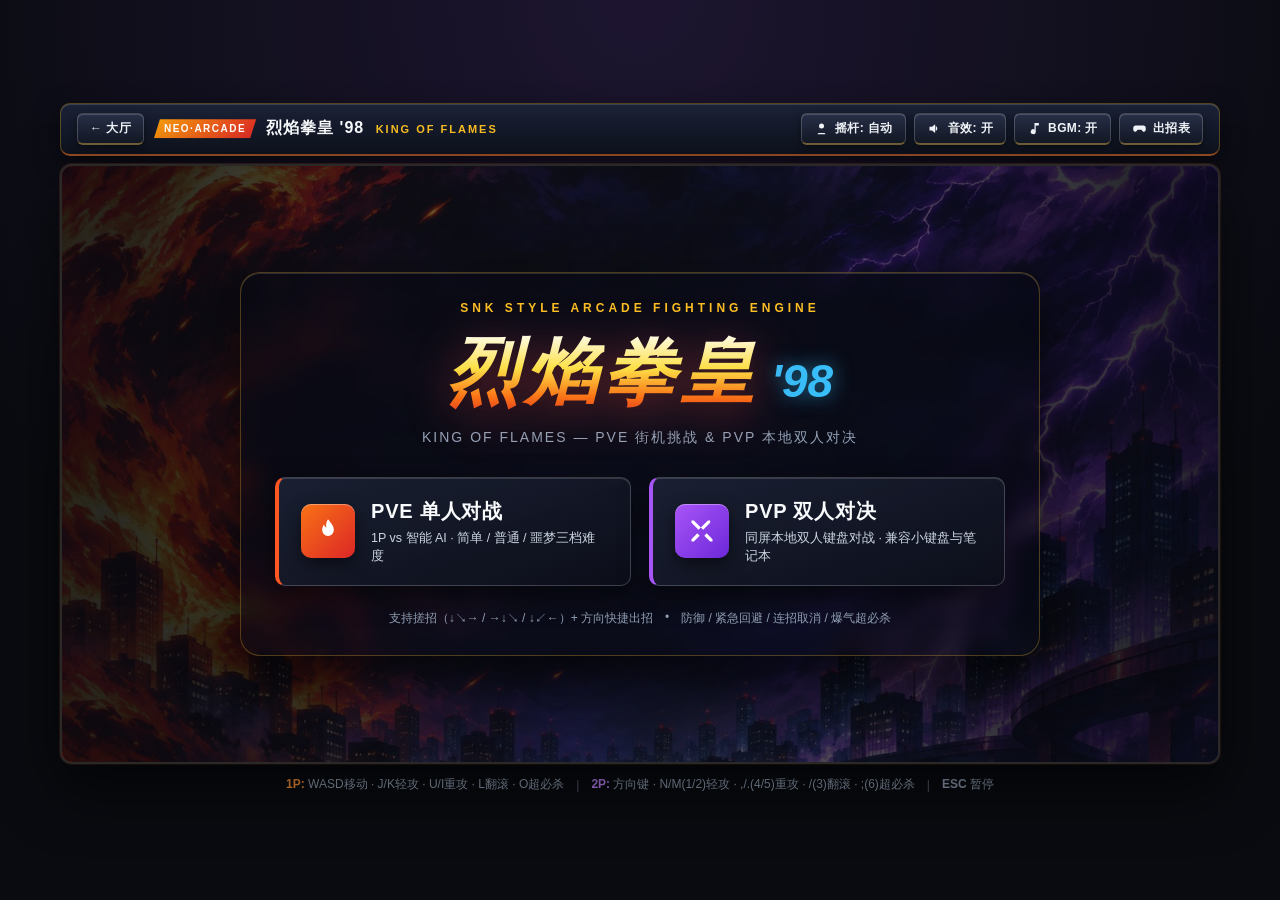
==== games/kof-fighter/index.html @ ccbdb87e "fix: add PWA home screen icon, manifest, iOS safe-area fill, and compact landscape layout" ====
<!DOCTYPE html>
<html lang="zh-CN">
<head>
  <meta charset="UTF-8" />
  <meta name="viewport" content="width=device-width, initial-scale=1.0, maximum-scale=1.0, user-scalable=no, viewport-fit=cover" />
  <meta name="theme-color" content="#090b10" />
  <meta name="apple-mobile-web-app-capable" content="yes" />
  <meta name="apple-mobile-web-app-status-bar-style" content="black-translucent" />
  <meta name="apple-mobile-web-app-title" content="烈焰拳皇'98" />
  <link rel="manifest" href="manifest.webmanifest" />
  <link rel="apple-touch-icon" sizes="180x180" href="assets/ui/apple-touch-icon.png" />
  <link rel="icon" type="image/png" sizes="512x512" href="assets/ui/app-icon-512.png" />
  <title>烈焰拳皇 '98 — KING OF FLAMES '98</title>
  <link rel="preload" as="image" href="assets/ui/title-bg.jpg" />
  <link rel="preload" as="image" href="assets/portraits/kyo.jpg" />
  <link rel="preload" as="image" href="assets/portraits/iori.jpg" />
  <link rel="preload" as="image" href="assets/portraits/mai.jpg" />
  <link rel="preload" as="image" href="assets/portraits/terry.jpg" />
  <link rel="preload" as="image" href="assets/portraits/shermie.jpg" />
  <link rel="preload" as="image" href="assets/portraits/mary.jpg" />
  <link rel="stylesheet" href="css/style.css?v=11" />
</head>
<body>
  <div id="arcade-shell">
    <!-- Top Arcade Marquee Bar -->
    <header class="arcade-header">
      <div class="brand">
        <a href="../../" class="chip-btn" style="text-decoration:none;" title="返回 Vibe Games 游戏大厅">← 大厅</a>
        <span class="brand-badge">NEO·ARCADE</span>
        <span class="brand-title">烈焰拳皇 '98 <small>KING OF FLAMES</small></span>
      </div>
      <div class="header-controls">
        <button id="btn-touch-toggle" class="chip-btn" title="显示或隐藏触屏摇杆">
          <svg class="ui-ico" width="15" height="15" viewBox="0 0 24 24"><circle cx="12" cy="8" r="4"/><path d="M12 12v5m-5 2h10l1.5 2h-13L7 19z"/></svg>
          <span class="btn-label">摇杆: 自动</span>
        </button>
        <button id="btn-sound" class="chip-btn" title="切换音效">
          <svg class="ui-ico" width="15" height="15" viewBox="0 0 24 24"><path d="M4 9v6h4l5 4V5L8 9H4zm12.5 3a4.5 4.5 0 0 0-2.5-4v8a4.5 4.5 0 0 0 2.5-4z"/></svg>
          <span class="btn-label">音效: 开</span>
        </button>
        <button id="btn-bgm" class="chip-btn" title="切换背景音乐">
          <svg class="ui-ico" width="15" height="15" viewBox="0 0 24 24"><path d="M12 3v10.55A4 4 0 1 0 14 17V7h5V3h-7z"/></svg>
          <span class="btn-label">BGM: 开</span>
        </button>
        <button id="btn-controls" class="chip-btn" title="查看出招表与按键">
          <svg class="ui-ico" width="15" height="15" viewBox="0 0 24 24"><path d="M6 7h12a4 4 0 0 1 4 4v3a3 3 0 0 1-5 2.2L15 14H9l-2 2.2A3 3 0 0 1 2 14v-3a4 4 0 0 1 4-4zm2 3v4m-2-2h4m6.5-1h.01M18 13h.01"/></svg>
          <span class="btn-label">出招表</span>
        </button>
        <button id="btn-pause" class="chip-btn hidden" title="暂停游戏">
          <svg class="ui-ico" width="15" height="15" viewBox="0 0 24 24"><rect x="6" y="5" width="4" height="14" rx="1"/><rect x="14" y="5" width="4" height="14" rx="1"/></svg>
          <span class="btn-label">暂停</span>
        </button>
      </div>
    </header>

    <!-- Main Game Viewport -->
    <main class="stage-wrapper">
      <canvas id="game-canvas" width="1120" height="580"></canvas>

      <!-- In-Game Arcade HUD -->
      <div id="battle-hud" class="hidden">
        <div class="hud-top">
          <!-- P1 Status -->
          <div class="fighter-hud p1-hud">
            <div class="portrait-box" id="p1-portrait"></div>
            <div class="bars-col">
              <div class="name-row">
                <span class="player-tag p1-tag">1P</span>
                <span class="fighter-name" id="p1-name">草薙京</span>
                <div class="win-orbs" id="p1-wins">
                  <span class="orb"></span><span class="orb"></span>
                </div>
              </div>
              <div class="hp-frame">
                <div class="hp-damage" id="p1-hp-dmg"></div>
                <div class="hp-fill" id="p1-hp"></div>
              </div>
              <div class="guard-frame" title="防御槽">
                <div class="guard-fill" id="p1-guard"></div>
              </div>
            </div>
          </div>

          <!-- Center Timer -->
          <div class="timer-box">
            <div class="round-label" id="hud-round">ROUND 1</div>
            <div class="timer-num" id="hud-timer">99</div>
          </div>

          <!-- P2 Status -->
          <div class="fighter-hud p2-hud">
            <div class="bars-col">
              <div class="name-row">
                <div class="win-orbs" id="p2-wins">
                  <span class="orb"></span><span class="orb"></span>
                </div>
                <span class="fighter-name" id="p2-name">八神庵</span>
                <span class="player-tag p2-tag" id="p2-tag">CPU</span>
              </div>
              <div class="hp-frame">
                <div class="hp-damage" id="p2-hp-dmg"></div>
                <div class="hp-fill" id="p2-hp"></div>
              </div>
              <div class="guard-frame" title="防御槽">
                <div class="guard-fill" id="p2-guard"></div>
              </div>
            </div>
            <div class="portrait-box" id="p2-portrait"></div>
          </div>
        </div>

        <!-- Combo Counters -->
        <div id="p1-combo" class="combo-display left hidden">
          <div class="combo-count">0</div>
          <div class="combo-label">HITS!</div>
          <div class="combo-sub">COMBO</div>
        </div>
        <div id="p2-combo" class="combo-display right hidden">
          <div class="combo-count">0</div>
          <div class="combo-label">HITS!</div>
          <div class="combo-sub">COMBO</div>
        </div>

        <!-- Center Announcement Banner -->
        <div id="announce-banner" class="hidden">
          <div class="announce-main" id="announce-main">ROUND 1</div>
          <div class="announce-sub" id="announce-sub">READY</div>
        </div>

        <!-- Bottom Power Gauges -->
        <div class="hud-bottom">
          <div class="power-hud p1-power">
            <div class="power-meta">
              <span class="power-stocks" id="p1-stocks">MAX 0</span>
              <span class="power-hint">O: 超必杀 (消耗1格)</span>
            </div>
            <div class="power-bar-frame">
              <div class="power-fill" id="p1-power-fill"></div>
            </div>
          </div>

          <div class="power-hud p2-power">
            <div class="power-meta">
              <span class="power-hint" id="p2-power-hint">6 / ;: 超必杀</span>
              <span class="power-stocks" id="p2-stocks">MAX 0</span>
            </div>
            <div class="power-bar-frame">
              <div class="power-fill" id="p2-power-fill"></div>
            </div>
          </div>
        </div>

        <!-- Mobile Virtual Joystick & Action Buttons -->
        <div id="touch-controls" class="touch-controls hidden">
          <div class="joystick-zone" id="joystick-zone" aria-label="虚拟摇杆">
            <div class="joystick-base" id="joystick-base">
              <span class="joy-dir up">▲</span>
              <span class="joy-dir down">▼</span>
              <span class="joy-dir left">◀</span>
              <span class="joy-dir right">▶</span>
              <div class="joystick-knob" id="joystick-knob"></div>
            </div>
          </div>

          <div class="touch-pad" aria-label="攻击按键">
            <div class="touch-row top-row">
              <button type="button" class="touch-btn btn-heavy" data-action="hp">
                <b>重拳</b><small>HP</small>
              </button>
              <button type="button" class="touch-btn btn-heavy" data-action="hk">
                <b>重脚</b><small>HK</small>
              </button>
              <button type="button" class="touch-btn btn-super" id="touch-btn-super" data-action="super">
                <b>超杀</b><small>MAX</small>
              </button>
            </div>
            <div class="touch-row bottom-row">
              <button type="button" class="touch-btn btn-light" data-action="lp">
                <b>轻拳</b><small>LP</small>
              </button>
              <button type="button" class="touch-btn btn-light" data-action="lk">
                <b>轻脚</b><small>LK</small>
              </button>
              <button type="button" class="touch-btn btn-roll" data-action="roll">
                <b>回避</b><small>ROLL</small>
              </button>
            </div>
          </div>
        </div>
      </div>

      <!-- ASSET PRELOADER SCREEN -->
      <section id="screen-loader" class="overlay-screen">
        <div class="loader-card">
          <div class="loader-title">烈焰拳皇 '98</div>
          <div class="loader-sub" id="loader-status">正在预加载高清角色与街机场景素材...</div>
          <div class="loader-track">
            <div class="loader-fill" id="loader-fill"></div>
          </div>
          <div class="loader-meta">
            <span id="loader-count">0 / 16</span>
            <span id="loader-pct">0%</span>
          </div>
        </div>
      </section>

      <!-- TITLE SCREEN -->
      <section id="screen-title" class="overlay-screen">
        <div class="title-bg-glow"></div>
        <div class="title-content">
          <div class="title-eyebrow">SNK STYLE ARCADE FIGHTING ENGINE</div>
          <h1 class="game-logo">
            <span class="logo-cn">烈焰拳皇</span>
            <span class="logo-year">'98</span>
          </h1>
          <p class="logo-sub">KING OF FLAMES — PVE 街机挑战 &amp; PVP 本地双人对决</p>

          <div class="mode-cards">
            <button id="btn-mode-pve" class="mode-card primary">
              <div class="mode-icon-badge p1-emblem">
                <svg viewBox="0 0 24 24"><path d="M12 2c2.5 3.2 5 5.6 5 9.2a5 5 0 1 1-10 0c0-1.6.6-3.2 1.6-4.7.2 1.4 1.1 2.2 2 2.4C10 6.5 10.6 4.2 12 2z"/></svg>
              </div>
              <div class="mode-text">
                <div class="mode-title">PVE 单人对战</div>
                <div class="mode-desc">1P vs 智能 AI · 简单 / 普通 / 噩梦三档难度</div>
              </div>
            </button>
            <button id="btn-mode-pvp" class="mode-card secondary">
              <div class="mode-icon-badge p2-emblem">
                <svg viewBox="0 0 24 24"><path d="M5 3l6 6-2 2-6-6V3h2zm14 0v2l-6 6-2-2 6-6h2zM8 14l2 2-5 5H3v-2l5-5zm8 0l5 5v2h-2l-5-5 2-2z"/></svg>
              </div>
              <div class="mode-text">
                <div class="mode-title">PVP 双人对决</div>
                <div class="mode-desc">同屏本地双人键盘对战 · 兼容小键盘与笔记本</div>
              </div>
            </button>
          </div>

          <div class="title-footer">
            <span>支持搓招（↓↘→ / →↓↘ / ↓↙←）+ 方向快捷出招</span>
            <span>•</span>
            <span>防御 / 紧急回避 / 连招取消 / 爆气超必杀</span>
          </div>
        </div>
      </section>

      <!-- CHARACTER & STAGE SELECT SCREEN -->
      <section id="screen-select" class="overlay-screen hidden">
        <div class="select-container">
          <div class="select-top">
            <button id="btn-back-title" class="back-btn">← 返回主菜单</button>
            <h2 id="select-heading">选择格斗家 — PVE 模式</h2>
            <div id="difficulty-picker" class="difficulty-picker">
              <span>AI 难度:</span>
              <button class="diff-btn" data-diff="easy">简单</button>
              <button class="diff-btn active" data-diff="normal">普通</button>
              <button class="diff-btn" data-diff="hard">噩梦</button>
            </div>
          </div>

          <div class="select-main">
            <!-- P1 Preview -->
            <div class="preview-panel p1-panel">
              <div class="preview-badge p1-tag">1P 选手</div>
              <div class="preview-avatar" id="sel-p1-avatar"></div>
              <h3 id="sel-p1-name">草薙 炎</h3>
              <div class="preview-style" id="sel-p1-style">苍炎武者 · 均衡强攻</div>
              <div class="stat-bars" id="sel-p1-stats"></div>
              <div class="move-preview" id="sel-p1-moves"></div>
            </div>

            <!-- Roster Grid & Stage Picker -->
            <div class="center-select">
              <div class="pick-prompt" id="pick-prompt">请为 1P 选择角色</div>
              <div class="roster-grid" id="roster-grid"></div>

              <div class="stage-picker">
                <div class="stage-picker-label">战斗场景</div>
                <div class="stage-pills" id="stage-pills"></div>
              </div>

              <button id="btn-start-match" class="start-btn">
                <svg class="ui-ico" viewBox="0 0 24 24"><path d="M12 2c2.5 3.2 5 5.6 5 9.2a5 5 0 1 1-10 0c0-1.6.6-3.2 1.6-4.7.2 1.4 1.1 2.2 2 2.4C10 6.5 10.6 4.2 12 2z"/></svg>
                <span>开始对战 FIGHT!</span>
              </button>
            </div>

            <!-- P2 Preview -->
            <div class="preview-panel p2-panel">
              <div class="preview-badge p2-tag" id="sel-p2-badge">CPU 对手</div>
              <div class="preview-avatar" id="sel-p2-avatar"></div>
              <h3 id="sel-p2-name">八神 苍</h3>
              <div class="preview-style" id="sel-p2-style">紫炎狂徒 · 极速压制</div>
              <div class="stat-bars" id="sel-p2-stats"></div>
              <div class="move-preview" id="sel-p2-moves"></div>
            </div>
          </div>
        </div>
      </section>

      <!-- PAUSE OVERLAY -->
      <section id="screen-pause" class="overlay-screen dim hidden">
        <div class="modal-card small">
          <h2>游戏已暂停</h2>
          <div class="modal-actions vertical">
            <button id="btn-resume" class="start-btn">继续战斗 RESUME</button>
            <button id="btn-restart-round" class="secondary-btn">重新开始本局</button>
            <button id="btn-pause-select" class="secondary-btn">重新选人</button>
            <button id="btn-pause-title" class="secondary-btn">返回主菜单</button>
          </div>
        </div>
      </section>

      <!-- MATCH RESULT OVERLAY -->
      <section id="screen-result" class="overlay-screen dim hidden">
        <div class="modal-card result-card">
          <div class="result-kicker" id="result-kicker">VICTORY</div>
          <h2 id="result-winner">1P 草薙 炎 获胜!</h2>
          <p id="result-quote" class="result-quote">「火焰不会熄灭，这才是真正的格斗！」</p>
          <div class="result-stats" id="result-stats"></div>
          <div class="modal-actions">
            <button id="btn-rematch" class="start-btn">再来一局 REMATCH</button>
            <button id="btn-result-select" class="secondary-btn">更换角色</button>
            <button id="btn-result-title" class="secondary-btn">返回主菜单</button>
          </div>
        </div>
      </section>

      <!-- CONTROLS / MOVE LIST MODAL -->
      <section id="screen-controls" class="overlay-screen dim hidden">
        <div class="modal-card wide">
          <div class="modal-header">
            <h2>🎮 操作说明与出招表</h2>
            <button id="btn-close-controls" class="chip-btn">✕ 关闭</button>
          </div>
          <div class="controls-grid">
            <div class="ctrl-box">
              <h3 class="p1-text">1P 按键 (左侧)</h3>
              <ul>
                <li><b>移动 / 跳跃 / 下蹲：</b> <kbd>A</kbd> <kbd>D</kbd> <kbd>W</kbd> <kbd>S</kbd></li>
                <li><b>轻拳 / 轻脚：</b> <kbd>J</kbd> / <kbd>K</kbd>（可连打起手）</li>
                <li><b>重拳 / 重脚：</b> <kbd>U</kbd> / <kbd>I</kbd>（高伤 / 扫腿击倒）</li>
                <li><b>紧急回避 (翻滚)：</b> <kbd>L</kbd>（短暂无敌，穿波脱身）</li>
                <li><b>超必杀 (消耗1气)：</b> <kbd>O</kbd></li>
                <li><b>防御：</b> 按住<b>后退方向</b>（下蹲+后退防下段）</li>
              </ul>
            </div>
            <div class="ctrl-box">
              <h3 class="p2-text">2P 按键 (右侧 · PVP)</h3>
              <ul>
                <li><b>移动 / 跳跃 / 下蹲：</b> <kbd>←</kbd> <kbd>→</kbd> <kbd>↑</kbd> <kbd>↓</kbd></li>
                <li><b>轻拳 / 轻脚：</b> <kbd>Num1</kbd> 或 <kbd>N</kbd> / <kbd>Num2</kbd> 或 <kbd>M</kbd></li>
                <li><b>重拳 / 重脚：</b> <kbd>Num4</kbd> 或 <kbd>,</kbd> / <kbd>Num5</kbd> 或 <kbd>.</kbd></li>
                <li><b>紧急回避 (翻滚)：</b> <kbd>Num3</kbd> 或 <kbd>/</kbd></li>
                <li><b>超必杀 (消耗1气)：</b> <kbd>Num6</kbd> 或 <kbd>;</kbd></li>
                <li><b>防御：</b> 按住<b>后退方向</b>（下蹲+后退防下段）</li>
              </ul>
            </div>
          </div>
          <div class="special-guide">
            <h3>🔥 必杀技出招方式（支持传统搓招 + 快捷方向）</h3>
            <div class="special-pills">
              <div class="sp-item">
                <b>必杀技 1 (飞行道具/波动)</b>
                <span>搓招 <code>↓↘→ + 拳</code> 或快捷 <code>前 + 重拳</code></span>
              </div>
              <div class="sp-item">
                <b>必杀技 2 (对空升龙/无敌)</b>
                <span>搓招 <code>→↓↘ + 拳</code> 或快捷 <code>上/下 + 重拳</code></span>
              </div>
              <div class="sp-item">
                <b>必杀技 3 (突进连击)</b>
                <span>搓招 <code>↓↙← + 脚</code> 或快捷 <code>前/后 + 重脚</code></span>
              </div>
              <div class="sp-item">
                <b>MAX 超必杀 (需1格气)</b>
                <span>按 <code>O</code> (1P) 或 <code>Num6 / ;</code> (2P)</span>
              </div>
            </div>
          </div>
        </div>
      </section>
    </main>

    <!-- Quick Bottom Keybind Strip -->
    <footer class="keybind-strip">
      <span><b class="p1-text">1P:</b> WASD移动 · J/K轻攻 · U/I重攻 · L翻滚 · O超必杀</span>
      <span class="divider">|</span>
      <span><b class="p2-text">2P:</b> 方向键 · N/M(1/2)轻攻 · ,/.(4/5)重攻 · /(3)翻滚 · ;(6)超必杀</span>
      <span class="divider">|</span>
      <span><b>ESC</b> 暂停</span>
    </footer>
  </div>

  <script src="js/audio.js?v=8"></script>
  <script src="js/characters.js?v=8"></script>
  <script src="js/stages.js?v=8"></script>
  <script src="js/effects.js?v=10"></script>
  <script src="js/fighter.js?v=8"></script>
  <script src="js/ai.js?v=8"></script>
  <script src="js/engine.js?v=8"></script>
  <script src="js/main.js?v=10"></script>
</body>
</html>
---- games/kof-fighter/css/style.css ----
:root {
  --bg-deep: #0b0d14;
  --panel: rgba(16, 20, 32, 0.92);
  --border: rgba(255, 255, 255, 0.14);
  --p1: #ff5722;
  --p1-glow: rgba(255, 87, 34, 0.5);
  --p2: #a855f7;
  --p2-glow: rgba(168, 85, 247, 0.5);
  --gold: #fbbf24;
  --cyan: #38bdf8;
  --text: #f8fafc;
  --muted: #94a3b8;
}

* {
  box-sizing: border-box;
  margin: 0;
  padding: 0;
  user-select: none;
}

html {
  background-color: #090b10;
  height: 100%;
  overscroll-behavior: none;
}

body {
  background: radial-gradient(circle at 50% 0%, #1d1530 0%, #090b10 70%);
  color: var(--text);
  font-family: -apple-system, BlinkMacSystemFont, "PingFang SC", "Microsoft YaHei", "Segoe UI", sans-serif;
  height: 100%;
  min-height: 100dvh;
  display: flex;
  align-items: center;
  justify-content: center;
  overflow: hidden;
  overscroll-behavior: none;
  padding: env(safe-area-inset-top) env(safe-area-inset-right) env(safe-area-inset-bottom) env(safe-area-inset-left);
}

body.in-battle {
  position: fixed;
  inset: 0;
  width: 100%;
  height: 100dvh;
  overflow: hidden;
  touch-action: none;
}

.hidden {
  display: none !important;
}

#arcade-shell {
  width: min(1160px, 98vw);
  display: flex;
  flex-direction: column;
  gap: 8px;
}

/* Header - Sleek Metallic Arcade Marquee */
.arcade-header {
  display: flex;
  align-items: center;
  justify-content: space-between;
  padding: 9px 16px;
  background: linear-gradient(180deg, #1b2236 0%, #0e121e 100%);
  border: 1px solid rgba(251, 191, 36, 0.3);
  border-bottom: 2px solid rgba(249, 115, 22, 0.55);
  border-radius: 10px;
  box-shadow: 0 8px 24px rgba(0, 0, 0, 0.5), inset 0 1px 0 rgba(255, 255, 255, 0.14);
}

.brand {
  display: flex;
  align-items: center;
  gap: 10px;
}

.brand-badge {
  background: linear-gradient(135deg, #f59e0b, #dc2626);
  color: #fff;
  font-size: 10px;
  font-weight: 900;
  letter-spacing: 1.5px;
  padding: 4px 10px;
  clip-path: polygon(6px 0, 100% 0, calc(100% - 6px) 100%, 0 100%);
  box-shadow: 0 0 12px rgba(249, 115, 22, 0.45);
}

.brand-title {
  font-size: 16px;
  font-weight: 900;
  letter-spacing: 1px;
}

.brand-title small {
  color: var(--gold);
  font-size: 11px;
  margin-left: 6px;
  letter-spacing: 2px;
}

.header-controls {
  display: flex;
  gap: 8px;
}

.ui-ico {
  width: 15px;
  height: 15px;
  fill: currentColor;
  flex-shrink: 0;
}

.chip-btn {
  display: inline-flex;
  align-items: center;
  gap: 6px;
  background: linear-gradient(180deg, rgba(42, 50, 74, 0.92), rgba(20, 24, 38, 0.96));
  color: #f1f5f9;
  border: 1px solid rgba(255, 255, 255, 0.2);
  border-bottom: 2px solid rgba(251, 191, 36, 0.35);
  border-radius: 6px;
  padding: 6px 12px;
  font-size: 12px;
  font-weight: 700;
  letter-spacing: 0.4px;
  cursor: pointer;
  box-shadow: inset 0 1px 0 rgba(255, 255, 255, 0.16), 0 3px 8px rgba(0, 0, 0, 0.4);
  transition: all 0.15s ease;
}

.chip-btn:hover {
  background: linear-gradient(180deg, rgba(64, 76, 112, 0.96), rgba(30, 36, 56, 0.98));
  border-color: rgba(251, 191, 36, 0.7);
  color: #fef08a;
  transform: translateY(-1px);
  box-shadow: 0 4px 14px rgba(251, 191, 36, 0.22), inset 0 1px 0 rgba(255, 255, 255, 0.28);
}

.chip-btn.is-muted {
  opacity: 0.58;
  border-bottom-color: rgba(255, 255, 255, 0.15);
}

/* Stage Viewport */
.stage-wrapper {
  position: relative;
  width: 100%;
  aspect-ratio: 1120 / 580;
  border-radius: 12px;
  overflow: hidden;
  border: 2px solid rgba(255, 255, 255, 0.16);
  box-shadow: 0 24px 60px rgba(0, 0, 0, 0.65), 0 0 0 1px rgba(255, 120, 40, 0.15);
  background: #000;
}

#game-canvas {
  width: 100%;
  height: 100%;
  display: block;
  object-fit: contain;
  background: #070910;
}

/* Battle HUD */
#battle-hud {
  position: absolute;
  inset: 0;
  pointer-events: none;
  display: flex;
  flex-direction: column;
  justify-content: space-between;
  padding: 14px 18px;
}

.hud-top {
  display: grid;
  grid-template-columns: 1fr auto 1fr;
  align-items: start;
  gap: 14px;
}

.fighter-hud {
  display: flex;
  align-items: center;
  gap: 10px;
}

.p2-hud {
  justify-content: flex-end;
}

.portrait-box {
  position: relative;
  width: 58px;
  height: 58px;
  border-radius: 8px;
  border: 2px solid rgba(255, 255, 255, 0.7);
  background: #111827;
  display: flex;
  align-items: center;
  justify-content: center;
  font-size: 28px;
  font-weight: 900;
  box-shadow: 0 4px 14px rgba(0, 0, 0, 0.5);
  flex-shrink: 0;
  overflow: hidden;
}

.portrait-img {
  position: absolute;
  inset: 0;
  width: 100%;
  height: 100%;
  object-fit: cover;
  object-position: center 18%;
  z-index: 2;
}

.portrait-fallback {
  position: relative;
  z-index: 1;
}

.p1-hud .portrait-box {
  border-color: var(--p1);
  box-shadow: 0 0 14px var(--p1-glow);
}

.p2-hud .portrait-box {
  border-color: var(--p2);
  box-shadow: 0 0 14px var(--p2-glow);
}

.bars-col {
  flex: 1;
  display: flex;
  flex-direction: column;
  gap: 5px;
}

.name-row {
  display: flex;
  align-items: center;
  gap: 8px;
}

.p2-hud .name-row {
  justify-content: flex-end;
}

.player-tag {
  font-size: 11px;
  font-weight: 900;
  padding: 2px 6px;
  border-radius: 4px;
  letter-spacing: 0.5px;
}

.p1-tag {
  background: var(--p1);
  color: #fff;
}

.p2-tag {
  background: var(--p2);
  color: #fff;
}

.fighter-name {
  font-size: 16px;
  font-weight: 900;
  text-shadow: 0 2px 6px rgba(0, 0, 0, 0.85);
  letter-spacing: 1px;
  white-space: nowrap;
}

.win-orbs {
  display: flex;
  gap: 5px;
  margin-left: auto;
}

.p2-hud .win-orbs {
  margin-left: 0;
  margin-right: auto;
}

.orb {
  width: 12px;
  height: 12px;
  border-radius: 50%;
  border: 2px solid rgba(255, 255, 255, 0.55);
  background: rgba(0, 0, 0, 0.5);
}

.orb.won {
  background: radial-gradient(circle at 30% 30%, #fef08a, #f59e0b);
  border-color: #fff;
  box-shadow: 0 0 8px #f59e0b;
}

/* Health Bar - Brushed Metallic SNK Arcade Frame */
.hp-frame {
  position: relative;
  height: 24px;
  background: linear-gradient(180deg, #090c14 0%, #171d2c 100%);
  border: 2px solid #fde047;
  outline: 2px solid rgba(0, 0, 0, 0.85);
  transform: skewX(-18deg);
  overflow: hidden;
  box-shadow: 0 5px 16px rgba(0, 0, 0, 0.72), inset 0 2px 6px rgba(0, 0, 0, 0.85);
}

.hp-frame::after {
  content: '';
  position: absolute;
  inset: 0;
  background: linear-gradient(180deg, rgba(255, 255, 255, 0.28) 0%, rgba(255, 255, 255, 0) 48%);
  pointer-events: none;
  z-index: 3;
}

.p2-hud .hp-frame {
  transform: skewX(18deg);
}

.hp-damage,
.hp-fill {
  position: absolute;
  top: 0;
  bottom: 0;
  width: 100%;
}

.p1-hud .hp-damage,
.p1-hud .hp-fill {
  right: 0;
}

.p2-hud .hp-damage,
.p2-hud .hp-fill {
  left: 0;
}

.hp-damage {
  background: #ef4444;
  transition: width 0.35s ease;
}

.hp-fill {
  background: linear-gradient(180deg, #fde047 0%, #22c55e 45%, #15803d 100%);
  transition: width 0.08s linear;
}

.hp-fill.low {
  background: linear-gradient(180deg, #fca5a5 0%, #ef4444 55%, #991b1b 100%);
}

/* Guard Bar */
.guard-frame {
  height: 6px;
  width: 65%;
  background: rgba(0, 0, 0, 0.65);
  border: 1px solid rgba(255, 255, 255, 0.35);
  border-radius: 3px;
  overflow: hidden;
}

.p1-hud .guard-frame {
  margin-left: auto;
}

.guard-fill {
  height: 100%;
  width: 100%;
  background: linear-gradient(90deg, #38bdf8, #818cf8);
  transition: width 0.1s linear;
}

/* Center Timer - Beveled Arcade Medallion */
.timer-box {
  background: linear-gradient(180deg, #1e2438 0%, #0b0e18 100%);
  border: 2.5px solid var(--gold);
  border-radius: 12px;
  padding: 5px 16px;
  text-align: center;
  min-width: 88px;
  box-shadow: 0 6px 20px rgba(0, 0, 0, 0.75), 0 0 22px rgba(251, 191, 36, 0.4), inset 0 1px 0 rgba(255, 255, 255, 0.35);
}

.round-label {
  font-size: 10px;
  font-weight: 800;
  color: var(--gold);
  letter-spacing: 1px;
}

.timer-num {
  font-size: 32px;
  font-weight: 900;
  line-height: 1.05;
  color: #fff;
  font-variant-numeric: tabular-nums;
  text-shadow: 0 0 10px rgba(251, 191, 36, 0.6);
}

/* Combo Display */
.combo-display {
  position: absolute;
  top: 120px;
  display: flex;
  flex-direction: column;
  align-items: center;
  text-shadow: 0 4px 12px rgba(0, 0, 0, 0.9);
  animation: popIn 0.14s ease-out;
}

.combo-display.left {
  left: 28px;
}

.combo-display.right {
  right: 28px;
}

.combo-count {
  font-size: 52px;
  font-weight: 900;
  font-style: italic;
  line-height: 0.9;
  background: linear-gradient(180deg, #fff 0%, #fde047 50%, #f97316 100%);
  -webkit-background-clip: text;
  -webkit-text-fill-color: transparent;
}

.combo-label {
  font-size: 16px;
  font-weight: 900;
  color: #fde047;
  letter-spacing: 2px;
}

.combo-sub {
  font-size: 11px;
  font-weight: 800;
  color: #fb923c;
  letter-spacing: 3px;
}

/* Center Announcement Banner */
#announce-banner {
  position: absolute;
  top: 44%;
  left: 50%;
  transform: translate(-50%, -50%);
  text-align: center;
  z-index: 5;
  animation: bannerSlam 0.25s cubic-bezier(0.18, 0.89, 0.32, 1.28);
}

.announce-main {
  font-size: 64px;
  font-weight: 900;
  font-style: italic;
  letter-spacing: 4px;
  background: linear-gradient(180deg, #ffffff 10%, #fde047 55%, #ef4444 100%);
  -webkit-background-clip: text;
  -webkit-text-fill-color: transparent;
  filter: drop-shadow(0 6px 18px rgba(0, 0, 0, 0.9));
}

.announce-sub {
  font-size: 20px;
  font-weight: 800;
  letter-spacing: 6px;
  color: #fff;
  text-shadow: 0 2px 10px rgba(0, 0, 0, 0.95);
}

/* Bottom Power Bars */
.hud-bottom {
  display: flex;
  justify-content: space-between;
  align-items: flex-end;
  gap: 24px;
}

.power-hud {
  width: 340px;
  display: flex;
  flex-direction: column;
  gap: 4px;
}

.power-meta {
  display: flex;
  justify-content: space-between;
  align-items: center;
  font-size: 12px;
  font-weight: 800;
  text-shadow: 0 2px 6px rgba(0, 0, 0, 0.9);
}

.power-stocks {
  color: var(--gold);
  font-size: 14px;
  letter-spacing: 1px;
}

.power-hint {
  color: rgba(255, 255, 255, 0.78);
  font-size: 11px;
}

.power-bar-frame {
  height: 14px;
  background: rgba(10, 14, 24, 0.85);
  border: 2px solid rgba(255, 255, 255, 0.65);
  transform: skewX(-18deg);
  overflow: hidden;
}

.p2-power .power-bar-frame {
  transform: skewX(18deg);
}

.power-fill {
  height: 100%;
  width: 0%;
  background: linear-gradient(90deg, #38bdf8, #a855f7, #f59e0b);
  transition: width 0.1s linear;
}

.p2-power .power-fill {
  margin-left: auto;
}

.power-fill.ready {
  background: linear-gradient(90deg, #fde047, #f97316, #ef4444);
  box-shadow: 0 0 12px #f97316;
}

/* Overlays */
.overlay-screen {
  position: absolute;
  inset: 0;
  z-index: 20;
  display: flex;
  align-items: center;
  justify-content: center;
  background: radial-gradient(circle at 50% 30%, rgba(28, 18, 42, 0.93), rgba(8, 10, 16, 0.97));
  padding: 20px;
  overflow-y: auto;
}

.overlay-screen.dim {
  background: rgba(6, 8, 14, 0.78);
  backdrop-filter: blur(5px);
}

/* Title Screen with Full-Bleed AI Arcade Key Art */
#screen-title {
  background:
    radial-gradient(circle at 50% 42%, rgba(12, 10, 22, 0.35) 0%, rgba(6, 7, 14, 0.86) 80%),
    url('../assets/ui/title-bg.jpg') center / cover no-repeat;
}

#screen-select {
  background:
    linear-gradient(180deg, rgba(10, 12, 24, 0.84) 0%, rgba(8, 10, 18, 0.94) 100%),
    url('../assets/ui/title-bg.jpg') center / cover no-repeat;
}

/* Arcade Asset Preloader Overlay */
#screen-loader {
  z-index: 40;
  background: radial-gradient(circle at 50% 40%, #1c122e 0%, #070910 80%);
}

.loader-card {
  width: min(440px, 90%);
  text-align: center;
  background: linear-gradient(180deg, rgba(24, 30, 48, 0.94), rgba(10, 13, 24, 0.98));
  border: 1.5px solid rgba(251, 191, 36, 0.45);
  border-radius: 14px;
  padding: 26px 28px;
  box-shadow: 0 24px 60px rgba(0, 0, 0, 0.78), 0 0 28px rgba(249, 115, 22, 0.2);
}

.loader-title {
  font-size: 26px;
  font-weight: 900;
  font-style: italic;
  letter-spacing: 2px;
  background: linear-gradient(180deg, #fff, #fde047 55%, #f97316);
  -webkit-background-clip: text;
  -webkit-text-fill-color: transparent;
  margin-bottom: 6px;
}

.loader-sub {
  font-size: 12px;
  color: #cbd5e1;
  letter-spacing: 1px;
  margin-bottom: 16px;
}

.loader-track {
  height: 14px;
  background: rgba(8, 10, 18, 0.9);
  border: 1.5px solid rgba(251, 191, 36, 0.65);
  transform: skewX(-16deg);
  overflow: hidden;
  margin-bottom: 10px;
}

.loader-fill {
  height: 100%;
  width: 0%;
  background: linear-gradient(90deg, #f97316, #fde047, #ef4444);
  box-shadow: 0 0 14px rgba(249, 115, 22, 0.7);
  transition: width 0.14s ease-out;
}

.loader-meta {
  display: flex;
  justify-content: space-between;
  font-size: 12px;
  font-weight: 800;
  color: #fde047;
  font-variant-numeric: tabular-nums;
}

.title-content {
  text-align: center;
  max-width: 800px;
  position: relative;
  z-index: 2;
  background: rgba(8, 10, 20, 0.56);
  backdrop-filter: blur(8px);
  border: 1px solid rgba(251, 191, 36, 0.28);
  border-radius: 20px;
  padding: 28px 34px;
  box-shadow: 0 24px 60px rgba(0, 0, 0, 0.72), inset 0 1px 0 rgba(255, 255, 255, 0.14);
}

.title-eyebrow {
  font-size: 12px;
  font-weight: 800;
  letter-spacing: 4px;
  color: var(--gold);
  margin-bottom: 10px;
}

.game-logo {
  display: flex;
  align-items: baseline;
  justify-content: center;
  gap: 12px;
  margin-bottom: 8px;
}

.logo-cn {
  font-size: 72px;
  font-weight: 900;
  font-style: italic;
  letter-spacing: 6px;
  background: linear-gradient(180deg, #fff 5%, #fde047 45%, #f97316 75%, #dc2626 100%);
  -webkit-background-clip: text;
  -webkit-text-fill-color: transparent;
  filter: drop-shadow(0 8px 24px rgba(239, 68, 68, 0.45));
}

.logo-year {
  font-size: 46px;
  font-weight: 900;
  font-style: italic;
  color: var(--cyan);
  text-shadow: 0 0 20px rgba(56, 189, 248, 0.6);
}

.logo-sub {
  color: var(--muted);
  font-size: 14px;
  letter-spacing: 2px;
  margin-bottom: 30px;
}

.mode-cards {
  display: grid;
  grid-template-columns: 1fr 1fr;
  gap: 18px;
  margin-bottom: 24px;
}

.mode-card {
  position: relative;
  overflow: hidden;
  display: flex;
  align-items: center;
  gap: 16px;
  background: linear-gradient(160deg, rgba(28, 34, 54, 0.92), rgba(12, 15, 26, 0.96));
  border: 1.5px solid rgba(255, 255, 255, 0.18);
  border-left: 4px solid var(--p1);
  border-radius: 10px;
  padding: 20px 22px;
  color: var(--text);
  cursor: pointer;
  text-align: left;
  box-shadow: 0 10px 28px rgba(0, 0, 0, 0.55), inset 0 1px 0 rgba(255, 255, 255, 0.14);
  transition: all 0.2s cubic-bezier(0.22, 1, 0.36, 1);
}

.mode-card.secondary {
  border-left-color: var(--p2);
}

.mode-card::before {
  content: '';
  position: absolute;
  top: 0;
  left: -120%;
  width: 60%;
  height: 100%;
  background: linear-gradient(120deg, transparent, rgba(255, 255, 255, 0.16), transparent);
  transition: left 0.45s ease;
}

.mode-card:hover::before {
  left: 140%;
}

.mode-card.primary:hover {
  border-color: #fb923c;
  background: linear-gradient(160deg, rgba(124, 45, 18, 0.65), rgba(18, 16, 28, 0.96));
  transform: translateY(-3px);
  box-shadow: 0 14px 32px rgba(249, 115, 22, 0.35), inset 0 1px 0 rgba(255, 255, 255, 0.25);
}

.mode-card.secondary:hover {
  border-color: #c084fc;
  background: linear-gradient(160deg, rgba(88, 28, 135, 0.65), rgba(18, 16, 28, 0.96));
  transform: translateY(-3px);
  box-shadow: 0 14px 32px rgba(168, 85, 247, 0.35), inset 0 1px 0 rgba(255, 255, 255, 0.25);
}

.mode-icon-badge {
  width: 54px;
  height: 54px;
  border-radius: 10px;
  display: flex;
  align-items: center;
  justify-content: center;
  flex-shrink: 0;
  box-shadow: inset 0 1px 0 rgba(255, 255, 255, 0.35), 0 6px 16px rgba(0, 0, 0, 0.5);
}

.mode-icon-badge svg {
  width: 28px;
  height: 28px;
  fill: #fff;
}

.p1-emblem {
  background: linear-gradient(135deg, #f97316, #dc2626);
}

.p2-emblem {
  background: linear-gradient(135deg, #a855f7, #6d28d9);
}

.mode-title {
  font-size: 20px;
  font-weight: 900;
  letter-spacing: 0.8px;
  margin-bottom: 4px;
}

.mode-desc {
  font-size: 12.5px;
  color: #cbd5e1;
  line-height: 1.45;
}

.title-footer {
  display: flex;
  justify-content: center;
  gap: 12px;
  font-size: 12px;
  color: var(--muted);
}

/* Character Select */
.select-container {
  width: 100%;
  height: 100%;
  display: flex;
  flex-direction: column;
  gap: 14px;
}

.select-top {
  display: flex;
  align-items: center;
  justify-content: space-between;
}

.select-top h2 {
  font-size: 22px;
  font-weight: 900;
  letter-spacing: 1px;
}

.back-btn {
  background: rgba(255, 255, 255, 0.08);
  color: var(--text);
  border: 1px solid var(--border);
  border-radius: 8px;
  padding: 7px 14px;
  font-weight: 700;
  cursor: pointer;
}

.back-btn:hover {
  background: rgba(255, 255, 255, 0.16);
}

.difficulty-picker {
  display: flex;
  align-items: center;
  gap: 6px;
  font-size: 13px;
  color: var(--muted);
}

.diff-btn {
  background: rgba(255, 255, 255, 0.07);
  color: var(--text);
  border: 1px solid var(--border);
  border-radius: 6px;
  padding: 5px 11px;
  font-size: 12px;
  font-weight: 700;
  cursor: pointer;
}

.diff-btn.active {
  background: var(--p1);
  border-color: #fb923c;
  color: #fff;
}

.select-main {
  flex: 1;
  display: grid;
  grid-template-columns: 270px 1fr 270px;
  gap: 16px;
  min-height: 0;
}

.preview-panel {
  background: linear-gradient(180deg, rgba(24, 29, 46, 0.9), rgba(11, 14, 24, 0.95));
  border: 1px solid rgba(255, 255, 255, 0.18);
  border-radius: 12px;
  padding: 14px;
  display: flex;
  flex-direction: column;
  gap: 8px;
  box-shadow: 0 12px 30px rgba(0, 0, 0, 0.55), inset 0 1px 0 rgba(255, 255, 255, 0.12);
}

.p1-panel {
  border-color: rgba(255, 87, 34, 0.65);
  box-shadow: 0 12px 30px rgba(0, 0, 0, 0.55), inset 0 0 22px rgba(255, 87, 34, 0.12);
}

.p2-panel {
  border-color: rgba(168, 85, 247, 0.65);
  box-shadow: 0 12px 30px rgba(0, 0, 0, 0.55), inset 0 0 22px rgba(168, 85, 247, 0.12);
}

.preview-badge {
  align-self: flex-start;
  font-size: 11px;
  font-weight: 900;
  padding: 2px 8px;
  border-radius: 4px;
}

.preview-avatar {
  position: relative;
  height: 148px;
  border-radius: 10px;
  display: flex;
  align-items: flex-end;
  justify-content: flex-start;
  padding: 8px 10px;
  font-size: 16px;
  font-weight: 900;
  letter-spacing: 2px;
  border: 1px solid rgba(255, 255, 255, 0.22);
  overflow: hidden;
}

.preview-portrait-img {
  position: absolute;
  inset: 0;
  width: 100%;
  height: 100%;
  object-fit: cover;
  object-position: center 15%;
  z-index: 1;
}

.preview-portrait-label {
  position: relative;
  z-index: 2;
  background: rgba(8, 10, 18, 0.72);
  padding: 2px 8px;
  border-radius: 4px;
  font-size: 11px;
  letter-spacing: 1.5px;
  color: #fef08a;
}

.preview-panel h3 {
  font-size: 20px;
  font-weight: 900;
}

.preview-style {
  font-size: 12px;
  color: var(--gold);
  font-weight: 700;
}

.stat-bars {
  display: flex;
  flex-direction: column;
  gap: 5px;
  margin-top: 4px;
}

.stat-row {
  display: grid;
  grid-template-columns: 42px 1fr;
  align-items: center;
  gap: 8px;
  font-size: 11px;
  color: var(--muted);
}

.stat-track {
  height: 7px;
  background: rgba(255, 255, 255, 0.1);
  border-radius: 4px;
  overflow: hidden;
}

.stat-fill {
  height: 100%;
  border-radius: 4px;
  background: linear-gradient(90deg, #f97316, #fde047);
}

.move-preview {
  margin-top: auto;
  font-size: 11px;
  color: #cbd5e1;
  line-height: 1.55;
  background: rgba(0, 0, 0, 0.28);
  padding: 8px;
  border-radius: 8px;
}

.center-select {
  display: flex;
  flex-direction: column;
  align-items: center;
  justify-content: space-between;
  gap: 12px;
}

.pick-prompt {
  font-size: 14px;
  font-weight: 800;
  color: var(--gold);
  background: rgba(251, 191, 36, 0.12);
  border: 1px solid rgba(251, 191, 36, 0.35);
  padding: 6px 16px;
  border-radius: 20px;
}

.roster-grid {
  display: grid;
  grid-template-columns: 1fr 1fr;
  gap: 8px;
  width: 100%;
}

.roster-card {
  position: relative;
  background: rgba(255, 255, 255, 0.05);
  border: 2px solid rgba(255, 255, 255, 0.14);
  border-radius: 10px;
  padding: 8px 10px;
  cursor: pointer;
  display: flex;
  align-items: center;
  gap: 10px;
  transition: all 0.15s ease;
  text-align: left;
  color: var(--text);
}

.roster-card:hover {
  background: rgba(255, 255, 255, 0.11);
  transform: translateY(-2px);
}

.roster-card.sel-p1 {
  border-color: var(--p1);
  box-shadow: 0 0 18px var(--p1-glow);
}

.roster-card.sel-p2 {
  border-color: var(--p2);
  box-shadow: 0 0 18px var(--p2-glow);
}

.roster-card.sel-both {
  border-color: var(--gold);
  box-shadow: 0 0 20px rgba(251, 191, 36, 0.5);
}

.roster-icon {
  position: relative;
  width: 54px;
  height: 54px;
  border-radius: 10px;
  display: flex;
  align-items: center;
  justify-content: center;
  font-size: 24px;
  font-weight: 900;
  flex-shrink: 0;
  overflow: hidden;
  border: 1px solid rgba(255, 255, 255, 0.25);
}

.roster-info b {
  display: block;
  font-size: 16px;
  margin-bottom: 2px;
}

.roster-info span {
  font-size: 11px;
  color: var(--muted);
}

.roster-tags {
  position: absolute;
  top: 6px;
  right: 8px;
  display: flex;
  gap: 4px;
}

.stage-picker {
  width: 100%;
  text-align: center;
}

.stage-picker-label {
  font-size: 12px;
  color: var(--muted);
  margin-bottom: 6px;
}

.stage-pills {
  display: grid;
  grid-template-columns: repeat(3, 1fr);
  gap: 8px;
}

.stage-pill {
  position: relative;
  height: 52px;
  background: rgba(12, 16, 28, 0.85);
  color: var(--text);
  border: 2px solid rgba(255, 255, 255, 0.2);
  border-radius: 8px;
  padding: 0;
  font-size: 12px;
  font-weight: 800;
  cursor: pointer;
  overflow: hidden;
  display: flex;
  align-items: flex-end;
  justify-content: center;
  transition: transform 0.15s ease, border-color 0.15s ease, box-shadow 0.15s ease;
}

.stage-pill:hover {
  transform: translateY(-2px);
  border-color: rgba(255, 255, 255, 0.55);
}

.stage-thumb {
  position: absolute;
  inset: 0;
  width: 100%;
  height: 100%;
  object-fit: cover;
  opacity: 0.72;
  transition: opacity 0.15s ease, transform 0.2s ease;
}

.stage-pill:hover .stage-thumb,
.stage-pill.active .stage-thumb {
  opacity: 0.95;
  transform: scale(1.05);
}

.stage-pill-name {
  position: relative;
  z-index: 2;
  width: 100%;
  padding: 3px 6px;
  background: linear-gradient(180deg, rgba(0, 0, 0, 0) 0%, rgba(0, 0, 0, 0.84) 100%);
  text-shadow: 0 1px 4px #000;
}

.stage-pill.active {
  border-color: var(--gold);
  box-shadow: 0 0 16px rgba(251, 191, 36, 0.55);
}

.start-btn {
  position: relative;
  overflow: hidden;
  display: inline-flex;
  align-items: center;
  justify-content: center;
  gap: 8px;
  background: linear-gradient(180deg, #fb923c 0%, #ea580c 45%, #b91c1c 100%);
  color: #fff;
  border: 1.5px solid #fde047;
  clip-path: polygon(10px 0, 100% 0, calc(100% - 10px) 100%, 0 100%);
  padding: 12px 38px;
  font-size: 16px;
  font-weight: 900;
  letter-spacing: 1.5px;
  text-shadow: 0 2px 6px rgba(0, 0, 0, 0.65);
  cursor: pointer;
  box-shadow: 0 8px 26px rgba(220, 38, 38, 0.55), inset 0 1px 0 rgba(255, 255, 255, 0.45);
  transition: transform 0.15s ease, filter 0.15s ease, box-shadow 0.15s ease;
}

.start-btn:hover {
  transform: translateY(-2px);
  filter: brightness(1.12);
  box-shadow: 0 10px 30px rgba(249, 115, 22, 0.7), inset 0 1px 0 rgba(255, 255, 255, 0.55);
}

.start-btn:active {
  transform: translateY(1px);
}

.secondary-btn {
  background: linear-gradient(180deg, rgba(44, 52, 76, 0.92), rgba(20, 25, 40, 0.96));
  color: var(--text);
  border: 1px solid rgba(255, 255, 255, 0.22);
  border-bottom: 2px solid rgba(251, 191, 36, 0.35);
  clip-path: polygon(8px 0, 100% 0, calc(100% - 8px) 100%, 0 100%);
  padding: 11px 22px;
  font-size: 14px;
  font-weight: 800;
  letter-spacing: 0.6px;
  cursor: pointer;
  transition: all 0.15s ease;
}

.secondary-btn:hover {
  background: linear-gradient(180deg, rgba(66, 78, 114, 0.96), rgba(30, 36, 56, 0.98));
  border-color: rgba(251, 191, 36, 0.65);
  color: #fef08a;
}

/* Modals - Neo-Arcade Beveled Steel Panel */
.modal-card {
  background: linear-gradient(180deg, rgba(24, 30, 48, 0.96), rgba(10, 13, 24, 0.98));
  border: 1.5px solid rgba(251, 191, 36, 0.45);
  border-radius: 14px;
  padding: 26px 30px;
  box-shadow: 0 28px 70px rgba(0, 0, 0, 0.8), 0 0 32px rgba(249, 115, 22, 0.18), inset 0 1px 0 rgba(255, 255, 255, 0.18);
}

.modal-card.small {
  width: 340px;
  text-align: center;
}

.modal-card.small h2 {
  margin-bottom: 18px;
}

.modal-card.wide {
  width: min(860px, 94%);
}

.modal-header {
  display: flex;
  justify-content: space-between;
  align-items: center;
  margin-bottom: 16px;
}

.modal-actions {
  display: flex;
  gap: 10px;
  justify-content: center;
  margin-top: 18px;
}

.modal-actions.vertical {
  flex-direction: column;
}

/* Result Card */
.result-card {
  width: 480px;
  text-align: center;
}

.result-kicker {
  font-size: 12px;
  font-weight: 900;
  letter-spacing: 5px;
  color: var(--gold);
  margin-bottom: 6px;
}

.result-card h2 {
  font-size: 32px;
  font-weight: 900;
  margin-bottom: 10px;
}

.result-quote {
  color: #cbd5e1;
  font-style: italic;
  font-size: 14px;
  margin-bottom: 16px;
}

.result-stats {
  display: grid;
  grid-template-columns: 1fr 1fr;
  gap: 10px;
  background: rgba(0, 0, 0, 0.35);
  border-radius: 10px;
  padding: 12px;
  font-size: 13px;
  text-align: left;
}

/* Controls Modal */
.controls-grid {
  display: grid;
  grid-template-columns: 1fr 1fr;
  gap: 14px;
  margin-bottom: 14px;
}

.ctrl-box {
  background: rgba(255, 255, 255, 0.04);
  border: 1px solid var(--border);
  border-radius: 10px;
  padding: 14px;
}

.ctrl-box h3 {
  font-size: 15px;
  margin-bottom: 10px;
}

.ctrl-box ul {
  list-style: none;
  display: flex;
  flex-direction: column;
  gap: 7px;
  font-size: 13px;
  color: #e2e8f0;
}

kbd {
  display: inline-block;
  padding: 1px 6px;
  font-size: 11px;
  font-weight: 800;
  background: rgba(255, 255, 255, 0.14);
  border: 1px solid rgba(255, 255, 255, 0.25);
  border-radius: 4px;
  color: #fff;
}

.special-guide {
  background: rgba(251, 191, 36, 0.08);
  border: 1px solid rgba(251, 191, 36, 0.28);
  border-radius: 10px;
  padding: 12px 14px;
}

.special-guide h3 {
  font-size: 14px;
  color: var(--gold);
  margin-bottom: 8px;
}

.special-pills {
  display: grid;
  grid-template-columns: 1fr 1fr;
  gap: 8px;
}

.sp-item {
  font-size: 12px;
  display: flex;
  flex-direction: column;
  gap: 2px;
}

.sp-item code {
  color: #fde047;
  font-family: ui-monospace, SFMono-Regular, Menlo, monospace;
}

/* Footer Keybind Strip */
.keybind-strip {
  display: flex;
  justify-content: center;
  align-items: center;
  gap: 12px;
  font-size: 12px;
  color: var(--muted);
  padding: 4px 10px;
}

.p1-text {
  color: #fb923c;
}

.p2-text {
  color: #c084fc;
}

.divider {
  opacity: 0.35;
}

@keyframes popIn {
  from {
    transform: scale(1.35);
    opacity: 0.4;
  }
  to {
    transform: scale(1);
    opacity: 1;
  }
}

@keyframes bannerSlam {
  from {
    transform: translate(-50%, -50%) scale(1.8);
    opacity: 0;
  }
  to {
    transform: translate(-50%, -50%) scale(1);
    opacity: 1;
  }
}

/* ===========================
   MOBILE VIRTUAL JOYSTICK & TOUCH PAD
   =========================== */
.touch-controls {
  position: absolute;
  left: 0;
  right: 0;
  bottom: 12px;
  padding: 0 22px;
  display: flex;
  justify-content: space-between;
  align-items: flex-end;
  pointer-events: none;
  z-index: 15;
  touch-action: none;
}

.joystick-zone {
  width: 156px;
  height: 156px;
  display: flex;
  align-items: center;
  justify-content: center;
  pointer-events: auto;
  touch-action: none;
}

.joystick-base {
  position: relative;
  width: 132px;
  height: 132px;
  border-radius: 50%;
  background: radial-gradient(circle, rgba(15, 23, 42, 0.55) 0%, rgba(15, 23, 42, 0.82) 100%);
  border: 2.5px solid rgba(255, 255, 255, 0.34);
  box-shadow: 0 0 22px rgba(0, 0, 0, 0.55), inset 0 0 18px rgba(255, 255, 255, 0.08);
  display: flex;
  align-items: center;
  justify-content: center;
}

.joy-dir {
  position: absolute;
  font-size: 11px;
  color: rgba(255, 255, 255, 0.32);
  pointer-events: none;
  transition: color 0.08s ease, transform 0.08s ease;
}

.joy-dir.up { top: 8px; left: 50%; transform: translateX(-50%); }
.joy-dir.down { bottom: 8px; left: 50%; transform: translateX(-50%); }
.joy-dir.left { left: 10px; top: 50%; transform: translateY(-50%); }
.joy-dir.right { right: 10px; top: 50%; transform: translateY(-50%); }

.joy-dir.active {
  color: var(--gold);
  text-shadow: 0 0 8px var(--gold);
}

.joystick-knob {
  width: 56px;
  height: 56px;
  border-radius: 50%;
  background: radial-gradient(circle at 35% 30%, #fb923c, #ea580c 60%, #9a3412 100%);
  border: 2.5px solid rgba(255, 255, 255, 0.85);
  box-shadow: 0 6px 16px rgba(0, 0, 0, 0.65), 0 0 14px rgba(249, 115, 22, 0.55);
  transform: translate(0px, 0px);
  transition: transform 0.06s ease-out;
  pointer-events: none;
}

.joystick-knob.dragging {
  transition: none;
}

.touch-pad {
  display: flex;
  flex-direction: column;
  gap: 10px;
  pointer-events: auto;
  touch-action: none;
}

.touch-row {
  display: flex;
  gap: 10px;
  justify-content: flex-end;
}

.touch-btn {
  width: 58px;
  height: 58px;
  border-radius: 50%;
  border: 2px solid rgba(255, 255, 255, 0.62);
  color: #fff;
  display: flex;
  flex-direction: column;
  align-items: center;
  justify-content: center;
  line-height: 1.05;
  cursor: pointer;
  touch-action: none;
  box-shadow: 0 6px 16px rgba(0, 0, 0, 0.55);
  transition: transform 0.06s ease, filter 0.06s ease;
  -webkit-tap-highlight-color: transparent;
}

.touch-btn b {
  font-size: 13px;
  font-weight: 900;
}

.touch-btn small {
  font-size: 9px;
  opacity: 0.85;
  font-weight: 700;
  letter-spacing: 0.5px;
}

.touch-btn.btn-light {
  background: radial-gradient(circle at 30% 25%, rgba(56, 189, 248, 0.9), rgba(2, 132, 199, 0.85));
}

.touch-btn.btn-heavy {
  background: radial-gradient(circle at 30% 25%, rgba(249, 115, 22, 0.92), rgba(220, 38, 38, 0.88));
}

.touch-btn.btn-roll {
  background: radial-gradient(circle at 30% 25%, rgba(168, 85, 247, 0.9), rgba(107, 33, 168, 0.88));
}

.touch-btn.btn-super {
  background: radial-gradient(circle at 30% 25%, rgba(100, 116, 139, 0.78), rgba(51, 65, 85, 0.85));
  opacity: 0.72;
}

.touch-btn.btn-super.ready {
  background: radial-gradient(circle at 30% 25%, #fde047, #f97316 55%, #dc2626 100%);
  border-color: #fef08a;
  opacity: 1;
  box-shadow: 0 0 22px rgba(251, 191, 36, 0.85);
}

.touch-btn.pressed {
  transform: scale(0.9);
  filter: brightness(1.25);
}

/* Lift bottom power HUD slightly when touch controls are active */
#battle-hud.touch-active .hud-bottom {
  margin-bottom: 146px;
}

/* Mobile & Narrow Viewport Responsiveness */
@media (max-width: 900px), (max-height: 520px) {
  body {
    align-items: stretch;
    justify-content: flex-start;
    overflow: hidden;
    padding: max(4px, env(safe-area-inset-top)) max(6px, env(safe-area-inset-right)) max(4px, env(safe-area-inset-bottom)) max(6px, env(safe-area-inset-left));
    height: 100dvh;
  }

  #arcade-shell {
    width: 100%;
    height: 100%;
    gap: 4px;
  }

  .arcade-header {
    flex-wrap: nowrap;
    gap: 6px;
    padding: 4px 8px;
    flex-shrink: 0;
    overflow-x: auto;
  }

  .brand-title {
    font-size: 13px;
    white-space: nowrap;
  }

  .brand-badge,
  .brand-title small {
    display: none;
  }

  .header-controls {
    flex-wrap: nowrap;
    gap: 4px;
    flex-shrink: 0;
  }

  .chip-btn {
    padding: 4px 7px;
    font-size: 11px;
    white-space: nowrap;
  }

  .stage-wrapper {
    flex: 1;
    min-height: 0;
    aspect-ratio: auto;
    height: auto;
    display: flex;
    align-items: center;
    justify-content: center;
  }

  #game-canvas {
    width: 100%;
    height: 100%;
    object-fit: contain;
  }

  .overlay-screen {
    align-items: flex-start;
    overflow-y: auto;
    -webkit-overflow-scrolling: touch;
    padding: 10px;
  }

  .logo-cn {
    font-size: 38px;
  }

  .logo-year {
    font-size: 24px;
  }

  .mode-cards {
    grid-template-columns: 1fr;
    gap: 10px;
  }

  .mode-card {
    padding: 14px;
  }

  .title-footer {
    flex-wrap: wrap;
    gap: 6px;
  }

  .select-top {
    flex-wrap: wrap;
    gap: 8px;
  }

  .select-main {
    grid-template-columns: 1fr;
    gap: 10px;
  }

  .preview-panel {
    padding: 10px;
  }

  .preview-avatar {
    height: 92px;
    font-size: 20px;
  }

  .controls-grid,
  .special-pills {
    grid-template-columns: 1fr;
  }

  .keybind-strip {
    display: none;
  }

  .portrait-box {
    width: 38px;
    height: 38px;
    font-size: 18px;
  }

  .fighter-name {
    font-size: 12px;
  }

  .hp-frame {
    height: 14px;
  }

  .timer-box {
    min-width: 54px;
    padding: 2px 8px;
  }

  .timer-num {
    font-size: 20px;
  }

  .power-hud {
    width: 42%;
  }

  .power-hint {
    display: none;
  }

  .touch-controls {
    bottom: 8px;
    padding: 0 12px;
  }

  .joystick-zone {
    width: 124px;
    height: 124px;
  }

  .joystick-base {
    width: 110px;
    height: 110px;
  }

  .joystick-knob {
    width: 44px;
    height: 44px;
  }

  .touch-pad {
    gap: 8px;
  }

  .touch-row {
    gap: 8px;
  }

  .touch-btn {
    width: 48px;
    height: 48px;
  }

  .touch-btn b {
    font-size: 11px;
  }

  #battle-hud {
    padding: 8px 10px;
  }

  #battle-hud.touch-active .hud-bottom {
    margin-bottom: 120px;
  }

  .combo-display {
    top: 76px;
  }

  .combo-count {
    font-size: 34px;
  }
}

/* Landscape Mobile / iOS Home-Screen PWA Compact Layout (fits 100% with zero clipping) */
@media (max-height: 520px) and (orientation: landscape) {
  .overlay-screen {
    align-items: center;
    padding: 8px 14px;
  }

  .title-content {
    padding: 14px 22px;
    max-width: 720px;
  }

  .title-eyebrow {
    font-size: 10px;
    margin-bottom: 4px;
  }

  .logo-cn {
    font-size: 36px;
  }

  .logo-year {
    font-size: 24px;
  }

  .logo-sub {
    font-size: 12px;
    margin-bottom: 12px;
  }

  .mode-cards {
    grid-template-columns: 1fr 1fr;
    gap: 12px;
    margin-bottom: 10px;
  }

  .mode-card {
    padding: 11px 14px;
    gap: 12px;
  }

  .mode-icon-badge {
    width: 40px;
    height: 40px;
  }

  .mode-icon-badge svg {
    width: 22px;
    height: 22px;
  }

  .mode-title {
    font-size: 16px;
  }

  .mode-desc {
    font-size: 11px;
  }

  .title-footer {
    font-size: 11px;
  }

  .select-main {
    grid-template-columns: 190px 1fr 190px;
    gap: 10px;
  }

  .preview-avatar {
    height: 76px;
  }

  .move-preview {
    display: none;
  }
}
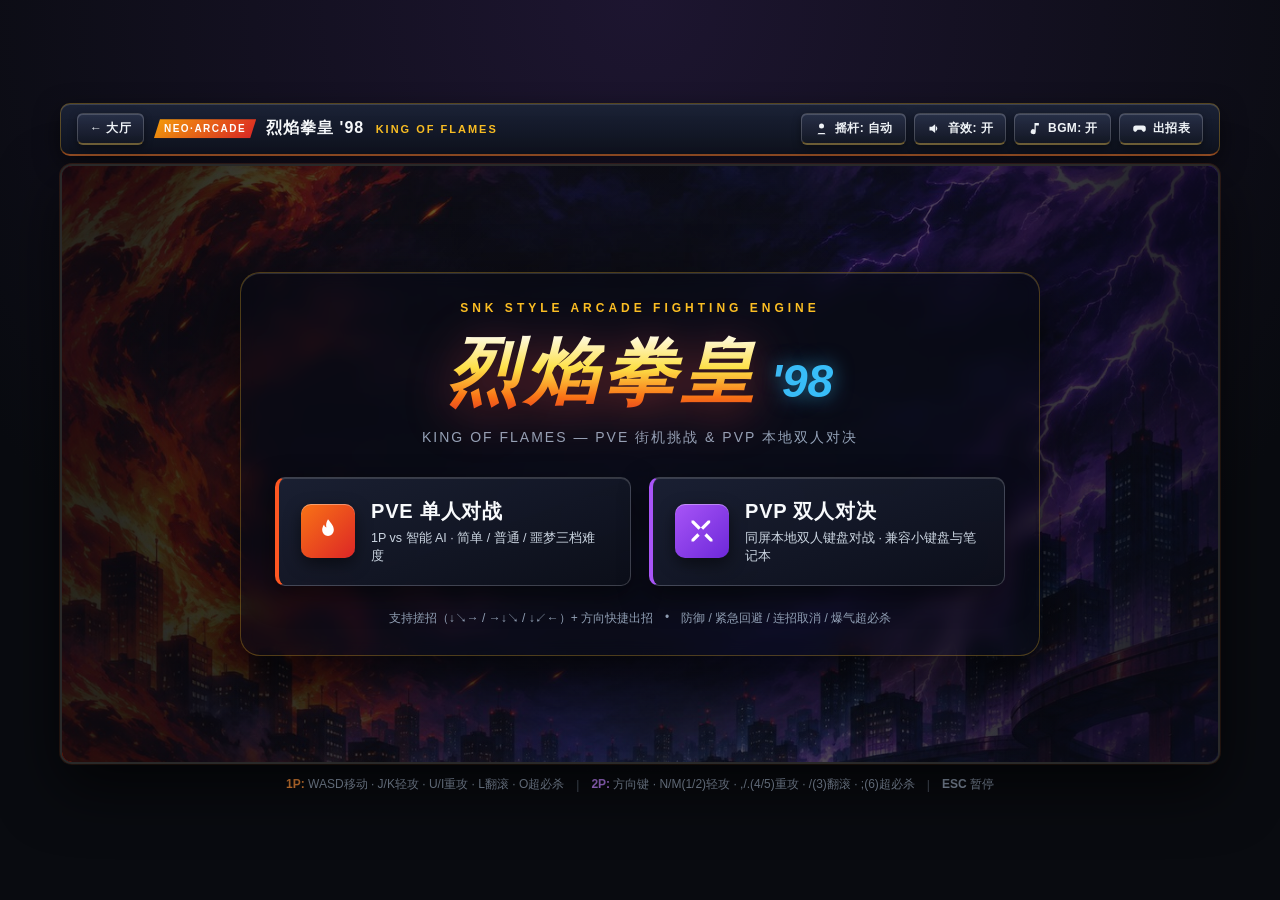
==== commit e54852c5: "fix: dock mobile MAX power gauges cleanly under top HP bars" ====
--- a/games/kof-fighter/index.html
+++ b/games/kof-fighter/index.html
@@ -18,7 +18,7 @@
   <link rel="preload" as="image" href="assets/portraits/terry.jpg" />
   <link rel="preload" as="image" href="assets/portraits/shermie.jpg" />
   <link rel="preload" as="image" href="assets/portraits/mary.jpg" />
-  <link rel="stylesheet" href="css/style.css?v=11" />
+  <link rel="stylesheet" href="css/style.css?v=12" />
 </head>
 <body>
   <div id="arcade-shell">
--- a/games/kof-fighter/css/style.css
+++ b/games/kof-fighter/css/style.css
@@ -1533,9 +1533,33 @@
   filter: brightness(1.25);
 }
 
-/* Lift bottom power HUD slightly when touch controls are active */
+/* When touch controls are active, dock power gauges cleanly below top HP/Guard bars so they never block fighters or touch controls */
 #battle-hud.touch-active .hud-bottom {
-  margin-bottom: 146px;
+  position: absolute;
+  top: 62px;
+  left: 60px;
+  right: 60px;
+  bottom: auto;
+  margin-bottom: 0;
+  gap: 86px;
+}
+
+#battle-hud.touch-active .power-hud {
+  width: 34%;
+  gap: 2px;
+}
+
+#battle-hud.touch-active .power-meta {
+  font-size: 10px;
+}
+
+#battle-hud.touch-active .power-stocks {
+  font-size: 11px;
+}
+
+#battle-hud.touch-active .power-bar-frame {
+  height: 9px;
+  border-width: 1.5px;
 }
 
 /* Mobile & Narrow Viewport Responsiveness */
@@ -1730,11 +1754,19 @@
   }
 
   #battle-hud.touch-active .hud-bottom {
-    margin-bottom: 120px;
+    top: 52px;
+    left: 52px;
+    right: 52px;
+    gap: 66px;
+    margin-bottom: 0;
+  }
+
+  #battle-hud.touch-active .power-hud {
+    width: 42%;
   }
 
   .combo-display {
-    top: 76px;
+    top: 96px;
   }
 
   .combo-count {
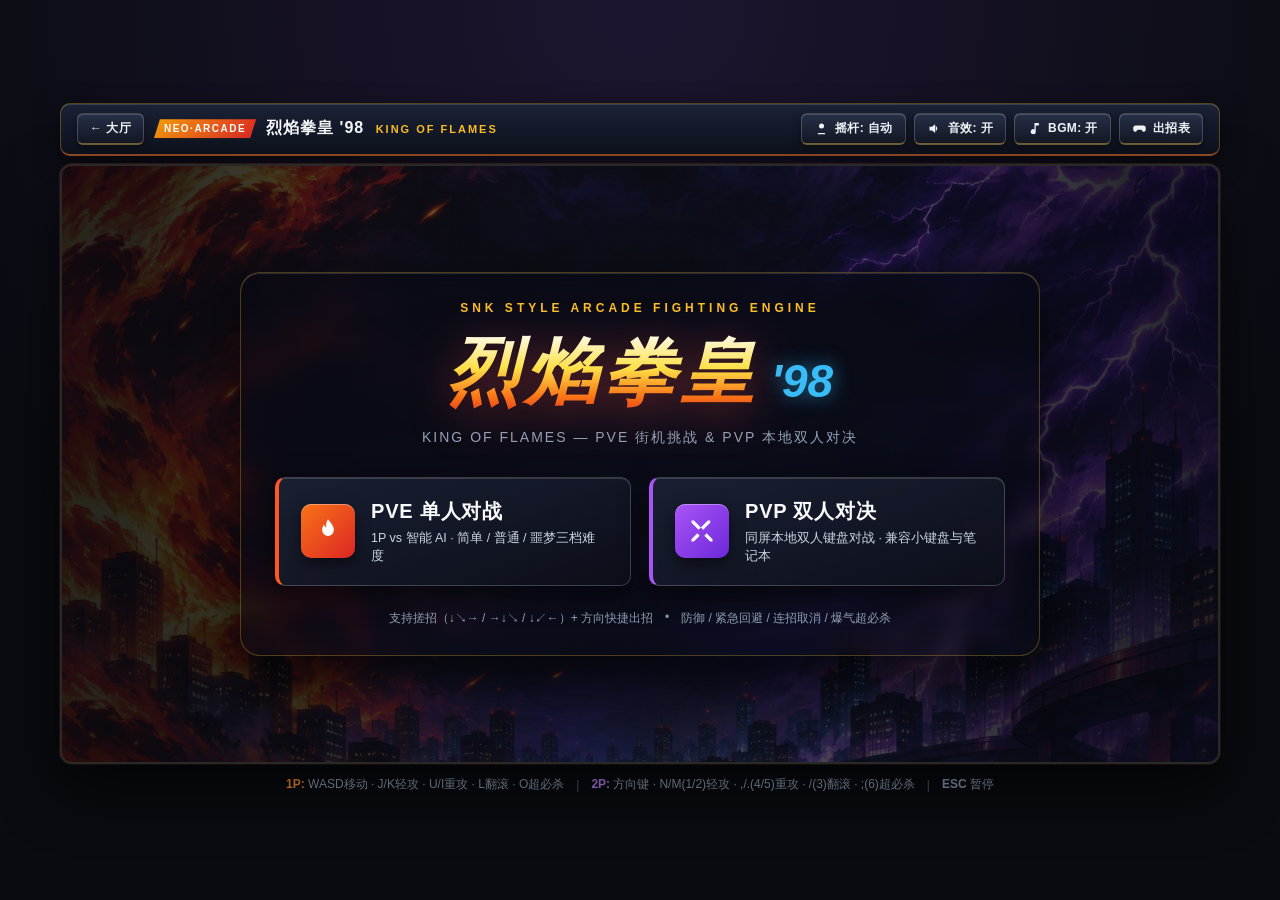
==== commit 964bd020: "fix: prevent iOS multi-touch virtual joystick from sticking with window release guards" ====
--- a/games/kof-fighter/index.html
+++ b/games/kof-fighter/index.html
@@ -8,8 +8,8 @@
   <meta name="apple-mobile-web-app-status-bar-style" content="black-translucent" />
   <meta name="apple-mobile-web-app-title" content="烈焰拳皇'98" />
   <link rel="manifest" href="manifest.webmanifest" />
-  <link rel="apple-touch-icon" sizes="180x180" href="assets/ui/apple-touch-icon.png" />
-  <link rel="icon" type="image/png" sizes="512x512" href="assets/ui/app-icon-512.png" />
+  <link rel="apple-touch-icon" sizes="180x180" href="assets/ui/apple-touch-icon.png?v=2" />
+  <link rel="icon" type="image/png" sizes="512x512" href="assets/ui/app-icon-512.png?v=2" />
   <title>烈焰拳皇 '98 — KING OF FLAMES '98</title>
   <link rel="preload" as="image" href="assets/ui/title-bg.jpg" />
   <link rel="preload" as="image" href="assets/portraits/kyo.jpg" />
@@ -18,7 +18,7 @@
   <link rel="preload" as="image" href="assets/portraits/terry.jpg" />
   <link rel="preload" as="image" href="assets/portraits/shermie.jpg" />
   <link rel="preload" as="image" href="assets/portraits/mary.jpg" />
-  <link rel="stylesheet" href="css/style.css?v=12" />
+  <link rel="stylesheet" href="css/style.css?v=20261126z16" />
 </head>
 <body>
   <div id="arcade-shell">
@@ -399,6 +399,6 @@
   <script src="js/fighter.js?v=8"></script>
   <script src="js/ai.js?v=8"></script>
   <script src="js/engine.js?v=8"></script>
-  <script src="js/main.js?v=10"></script>
+  <script src="js/main.js?v=13"></script>
 </body>
 </html>
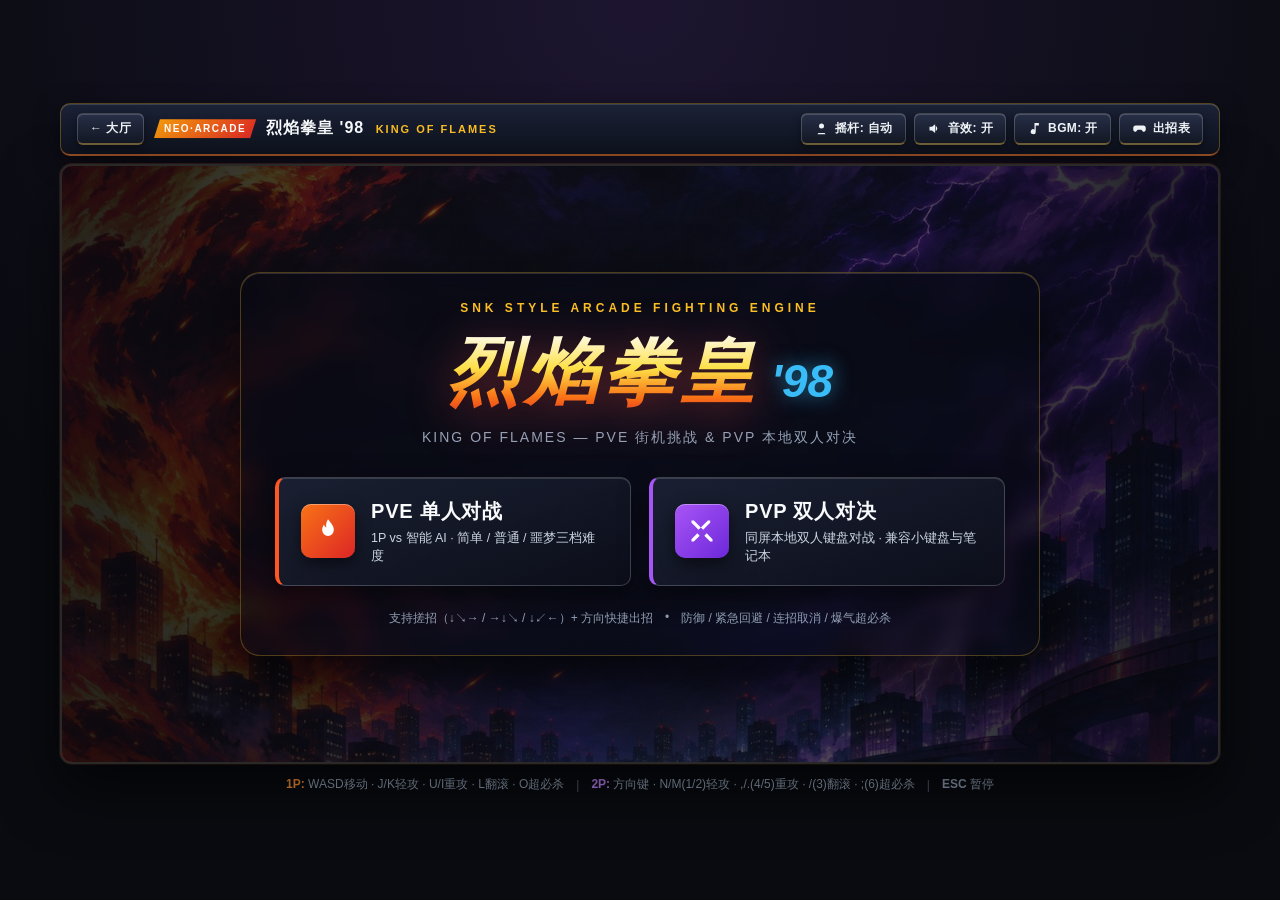
==== commit 4a63ed54: "chore: hide local PVP mode card on mobile screens" ====
--- a/games/kof-fighter/index.html
+++ b/games/kof-fighter/index.html
@@ -18,7 +18,7 @@
   <link rel="preload" as="image" href="assets/portraits/terry.jpg" />
   <link rel="preload" as="image" href="assets/portraits/shermie.jpg" />
   <link rel="preload" as="image" href="assets/portraits/mary.jpg" />
-  <link rel="stylesheet" href="css/style.css?v=20261126z16" />
+  <link rel="stylesheet" href="css/style.css?v=20261126z17" />
 </head>
 <body>
   <div id="arcade-shell">
--- a/games/kof-fighter/css/style.css
+++ b/games/kof-fighter/css/style.css
@@ -1642,6 +1642,13 @@
   .mode-cards {
     grid-template-columns: 1fr;
     gap: 10px;
+    max-width: 420px;
+    margin-left: auto;
+    margin-right: auto;
+  }
+
+  #btn-mode-pvp {
+    display: none;
   }
 
   .mode-card {
@@ -1805,9 +1812,10 @@
   }
 
   .mode-cards {
-    grid-template-columns: 1fr 1fr;
+    grid-template-columns: 1fr;
+    max-width: 380px;
+    margin: 0 auto 10px;
     gap: 12px;
-    margin-bottom: 10px;
   }
 
   .mode-card {
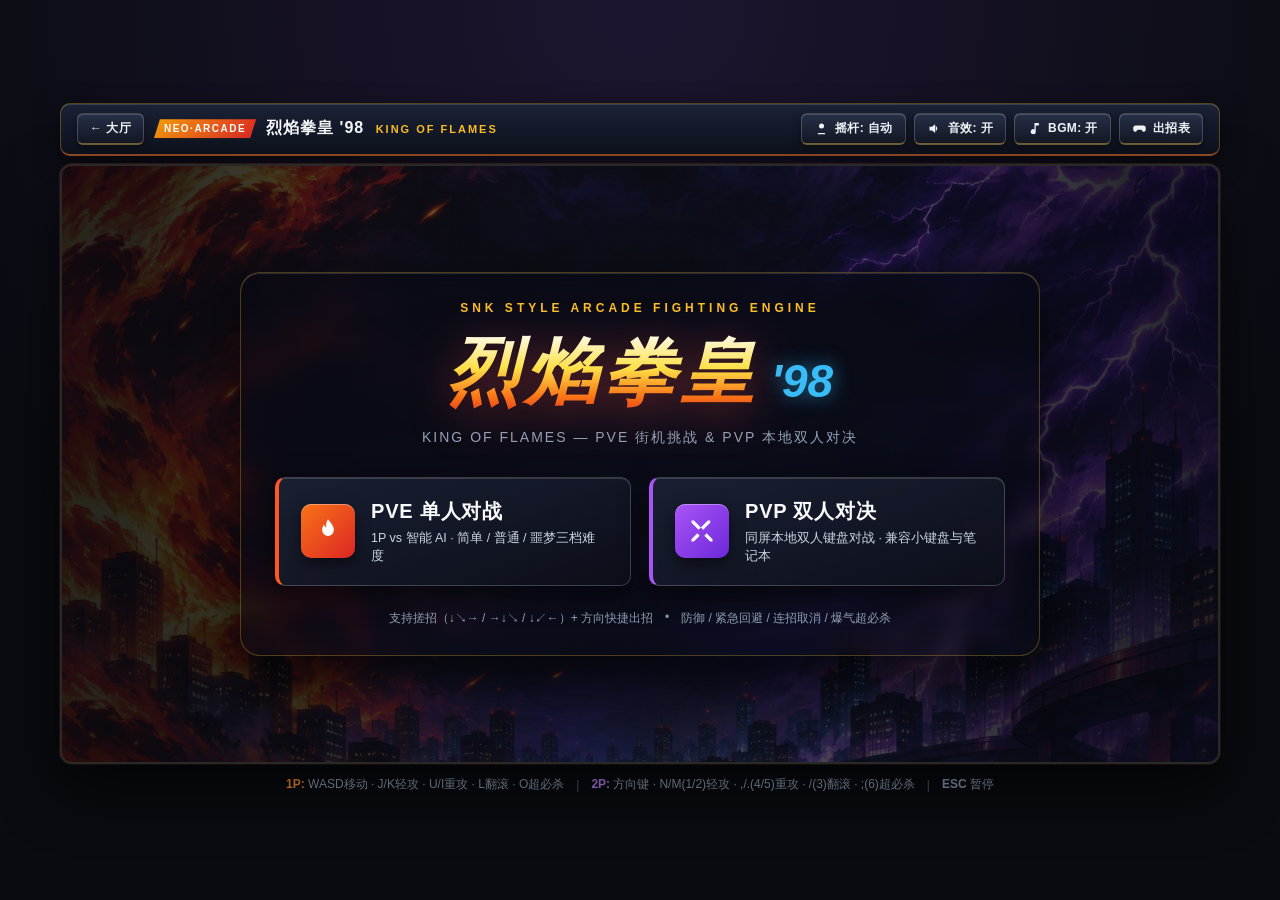
==== commit dbbd8bcf: "feat: add natural bipedal walk cycle, cautious back-step, footstep dust & SFX (v20261126z18)" ====
--- a/games/kof-fighter/index.html
+++ b/games/kof-fighter/index.html
@@ -392,11 +392,11 @@
     </footer>
   </div>
 
-  <script src="js/audio.js?v=8"></script>
+  <script src="js/audio.js?v=20261126z18"></script>
   <script src="js/characters.js?v=8"></script>
   <script src="js/stages.js?v=8"></script>
   <script src="js/effects.js?v=10"></script>
-  <script src="js/fighter.js?v=8"></script>
+  <script src="js/fighter.js?v=20261126z18"></script>
   <script src="js/ai.js?v=8"></script>
   <script src="js/engine.js?v=8"></script>
   <script src="js/main.js?v=13"></script>
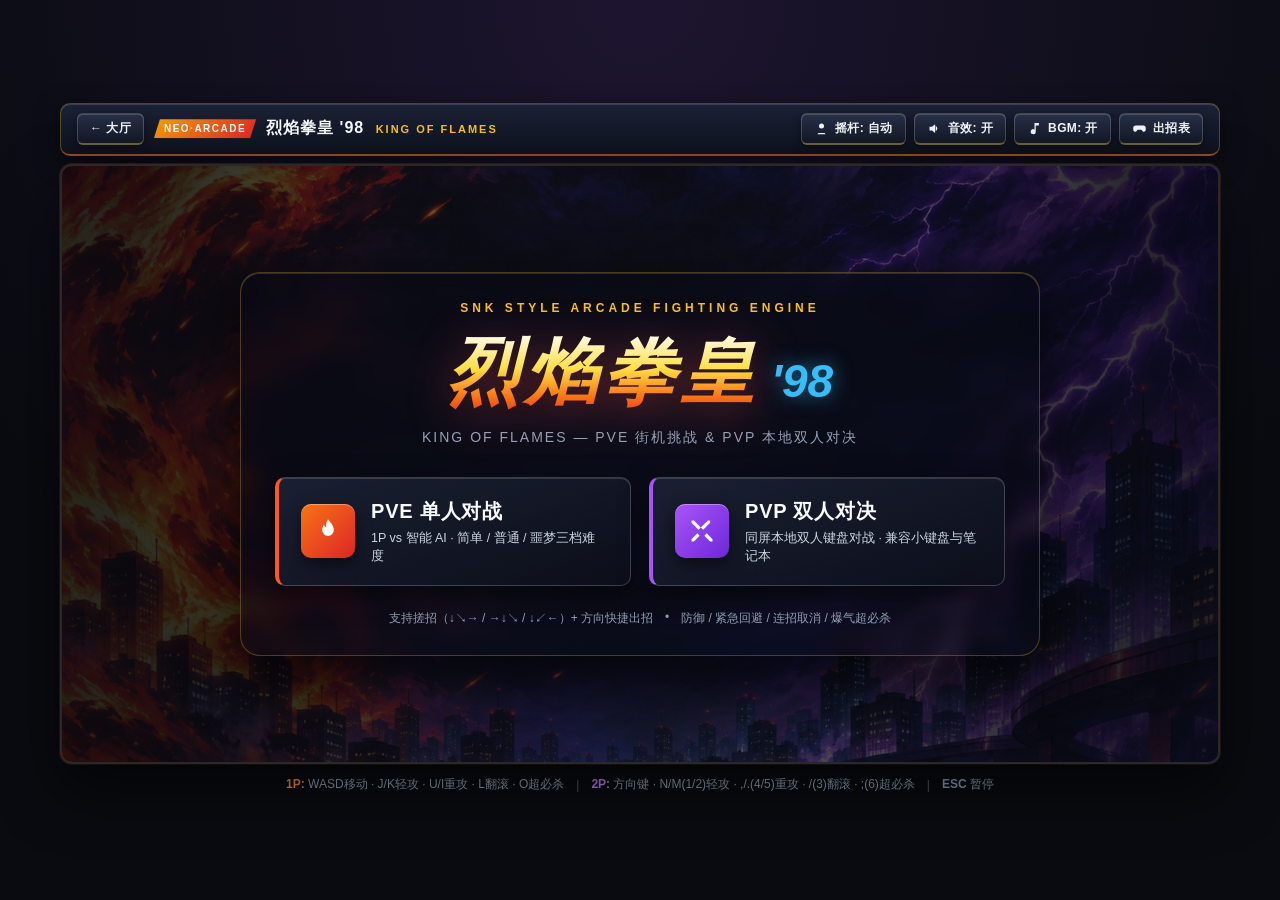
==== commit 659271a4: "feat: add 4-frame idle and 4-pose combat sprites with multi-phase action slicing (v20261127z20)" ====
--- a/games/kof-fighter/index.html
+++ b/games/kof-fighter/index.html
@@ -392,13 +392,13 @@
     </footer>
   </div>
 
-  <script src="js/audio.js?v=20261126z18"></script>
-  <script src="js/characters.js?v=8"></script>
+  <script src="js/audio.js?v=20261127z20"></script>
+  <script src="js/characters.js?v=20261127z20"></script>
   <script src="js/stages.js?v=8"></script>
   <script src="js/effects.js?v=10"></script>
-  <script src="js/fighter.js?v=20261126z18"></script>
+  <script src="js/fighter.js?v=20261127z20"></script>
   <script src="js/ai.js?v=8"></script>
   <script src="js/engine.js?v=8"></script>
-  <script src="js/main.js?v=13"></script>
+  <script src="js/main.js?v=20261127z20"></script>
 </body>
 </html>
